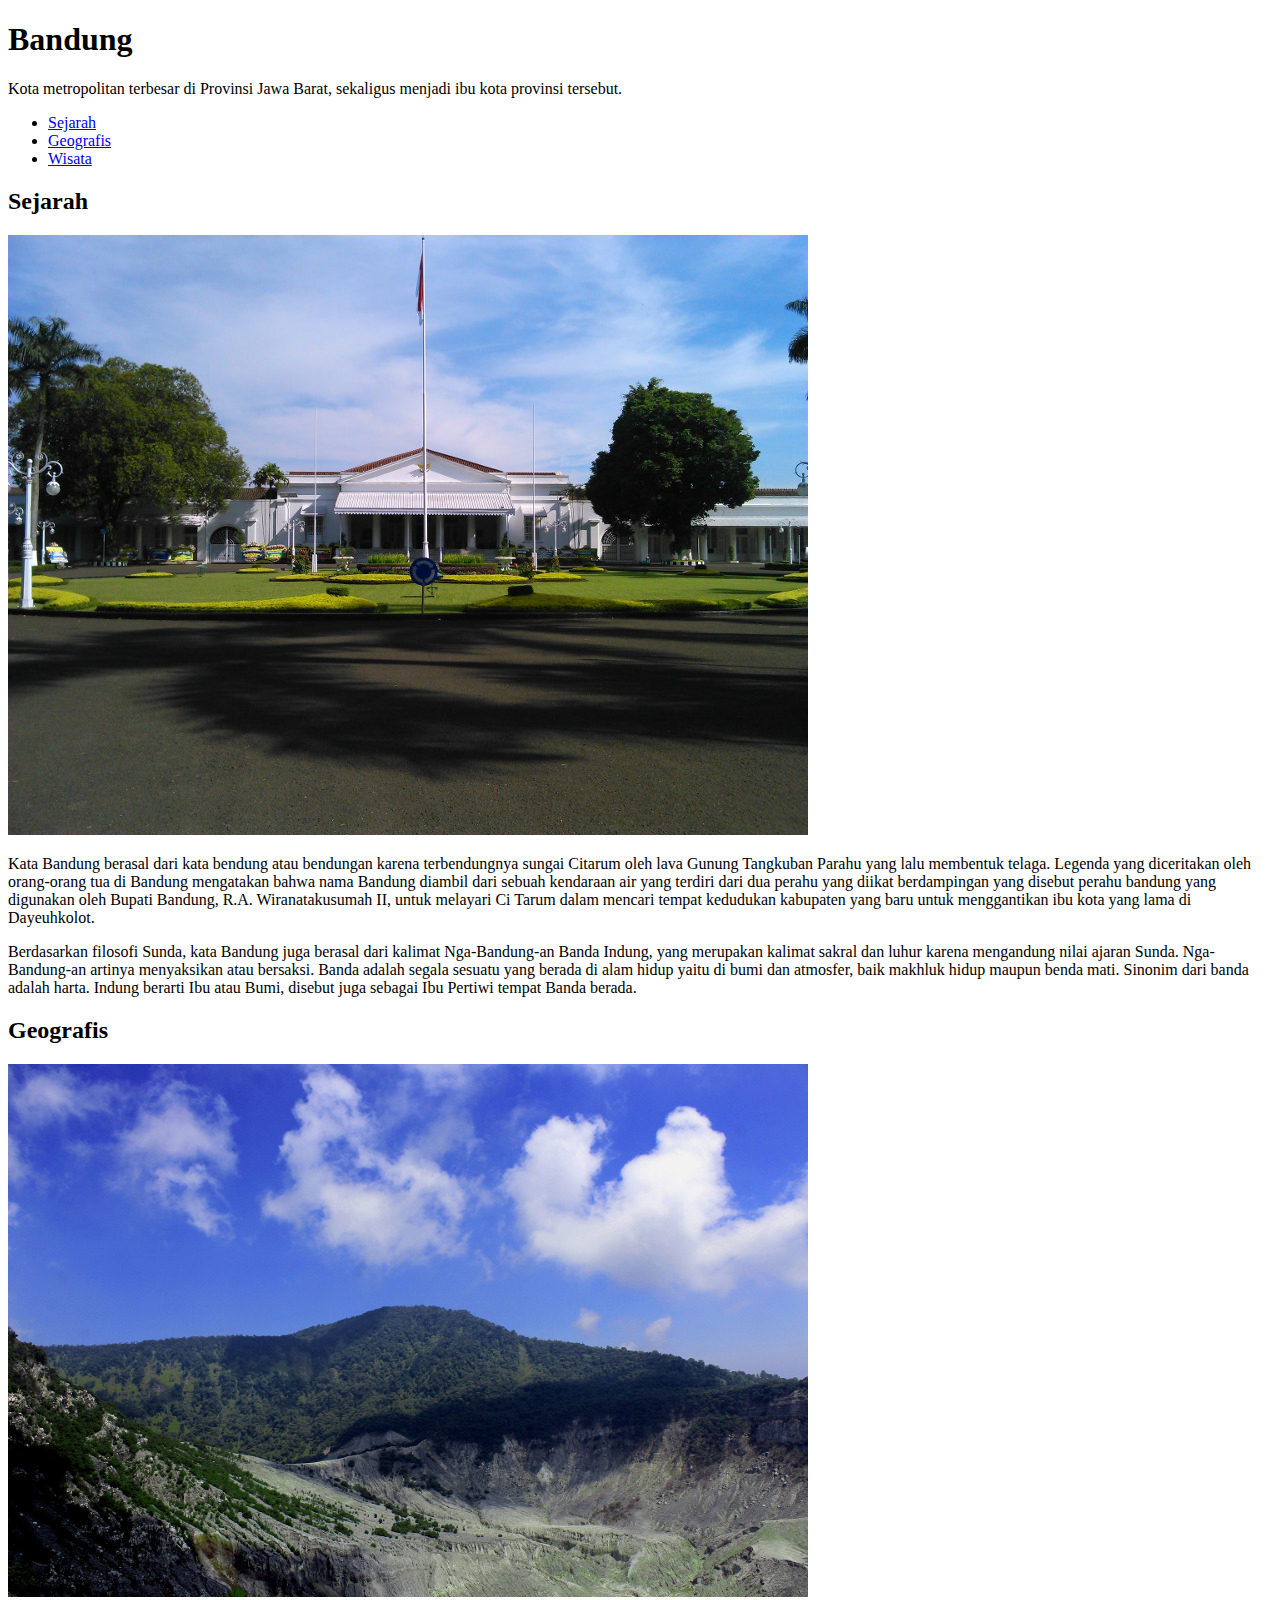
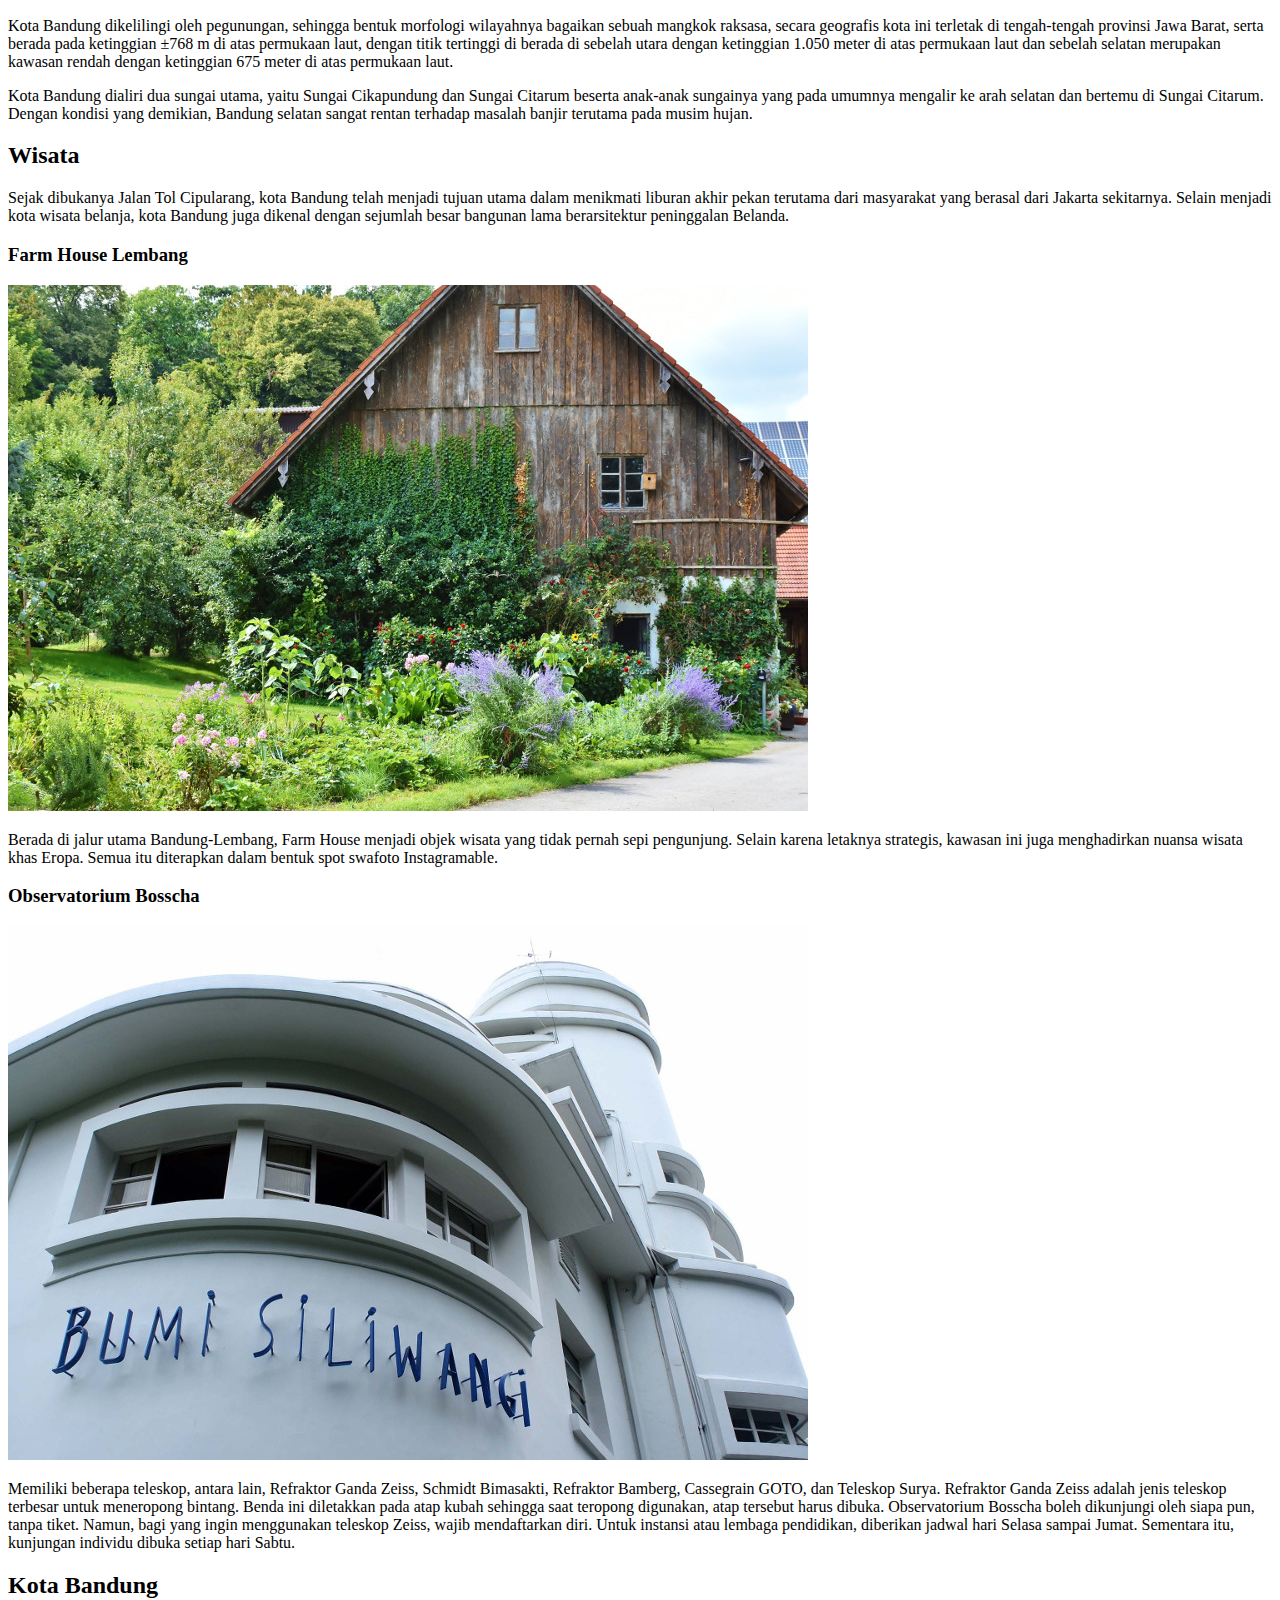
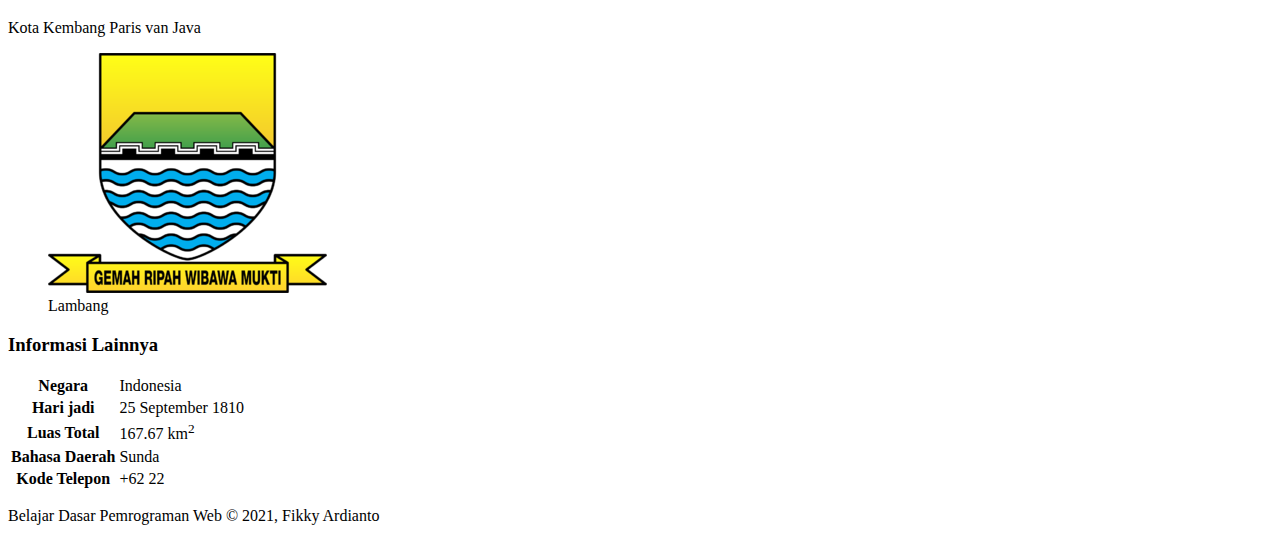
==== index.html @ da383ed2 "add head" ====
<!doctype html>
<html lang="id">
<head>
    <meta charset="UTF-8">
    <meta name="viewport"
          content="width=device-width, user-scalable=no, initial-scale=1.0, maximum-scale=1.0, minimum-scale=1.0">
    <meta http-equiv="X-UA-Compatible" content="ie=edge">
    <title>Bandung</title>
</head>

<body>
<header>
    <h1>Bandung</h1>
    <p>Kota metropolitan terbesar di Provinsi Jawa Barat, sekaligus menjadi ibu kota provinsi tersebut.</p>
    <nav>
        <ul>
            <li><a href="#sejarah">Sejarah</a></li>
            <li><a href="#geografis">Geografis</a></li>
            <li><a href="#wisata">Wisata</a></li>
        </ul>
    </nav>
</header>

<main>
    <div>
        <article id="sejarah">
            <h2>Sejarah</h2>
            <img src="assets/image/history.jpg" alt="Sejarah" title="Sejarah">
            <p>Kata Bandung berasal dari kata bendung atau bendungan karena terbendungnya sungai Citarum oleh lava
                Gunung
                Tangkuban
                Parahu yang lalu membentuk telaga. Legenda yang diceritakan oleh orang-orang tua di Bandung mengatakan
                bahwa
                nama
                Bandung diambil dari sebuah kendaraan air yang terdiri dari dua perahu yang diikat berdampingan yang
                disebut
                perahu
                bandung yang digunakan oleh Bupati Bandung, R.A. Wiranatakusumah II, untuk melayari Ci Tarum dalam
                mencari
                tempat
                kedudukan kabupaten yang baru untuk menggantikan ibu kota yang lama di Dayeuhkolot.</p>

            <p>Berdasarkan filosofi Sunda, kata Bandung juga berasal dari kalimat Nga-Bandung-an Banda Indung, yang
                merupakan
                kalimat sakral dan luhur karena mengandung nilai ajaran Sunda. Nga-Bandung-an artinya menyaksikan atau
                bersaksi.
                Banda adalah segala sesuatu yang berada di alam hidup yaitu di bumi dan atmosfer, baik makhluk hidup
                maupun
                benda
                mati. Sinonim dari banda adalah harta. Indung berarti Ibu atau Bumi, disebut juga sebagai Ibu Pertiwi
                tempat
                Banda
                berada.</p>
        </article>

        <article id="geografis">
            <h2>Geografis</h2>
            <img src="assets/image/geografis.jpg" alt="Geografis" title="Geografis">
            <p>Kota Bandung dikelilingi oleh pegunungan, sehingga bentuk morfologi wilayahnya bagaikan sebuah mangkok
                raksasa,
                secara geografis kota ini terletak di tengah-tengah provinsi Jawa Barat, serta berada pada ketinggian
                ±768 m
                di
                atas
                permukaan laut, dengan titik tertinggi di berada di sebelah utara dengan ketinggian 1.050 meter di atas
                permukaan
                laut dan sebelah selatan merupakan kawasan rendah dengan ketinggian 675 meter di atas permukaan
                laut.</p>

            <p>Kota Bandung dialiri dua sungai utama, yaitu Sungai Cikapundung dan Sungai Citarum beserta anak-anak
                sungainya
                yang
                pada umumnya mengalir ke arah selatan dan bertemu di Sungai Citarum. Dengan kondisi yang demikian,
                Bandung
                selatan
                sangat rentan terhadap masalah banjir terutama pada musim hujan.</p>
        </article>

        <article id="wisata">
            <h2>Wisata</h2>
            <p>Sejak dibukanya Jalan Tol Cipularang, kota Bandung telah menjadi tujuan utama dalam menikmati liburan
                akhir
                pekan
                terutama dari masyarakat yang berasal dari Jakarta sekitarnya. Selain menjadi kota wisata belanja,
                kota
                Bandung
                juga
                dikenal dengan sejumlah besar bangunan lama berarsitektur peninggalan Belanda.</p>

            <section>
                <h3>Farm House Lembang</h3>
                <img src="assets/image/farm-house.jpg" alt="Farm House Lembang" title="Farm House Lembang">
                <p>Berada di jalur utama Bandung-Lembang, Farm House menjadi objek wisata yang tidak pernah sepi
                    pengunjung.
                    Selain
                    karena letaknya strategis, kawasan ini juga menghadirkan nuansa wisata khas Eropa. Semua itu
                    diterapkan
                    dalam bentuk
                    spot swafoto Instagramable.</p>
            </section>

            <section>
                <h3>Observatorium Bosscha</h3>
                <img src="assets/image/bosscha.jpg" alt="Observatorium Bosscha" title="Observatorium Bosscha">
                <p>Memiliki beberapa teleskop, antara lain, Refraktor Ganda Zeiss, Schmidt Bimasakti, Refraktor Bamberg,
                    Cassegrain
                    GOTO, dan Teleskop Surya. Refraktor Ganda Zeiss adalah jenis teleskop terbesar untuk meneropong
                    bintang.
                    Benda ini
                    diletakkan pada atap kubah sehingga saat teropong digunakan, atap tersebut harus dibuka.
                    Observatorium
                    Bosscha boleh
                    dikunjungi oleh siapa pun, tanpa tiket. Namun, bagi yang ingin menggunakan teleskop Zeiss, wajib
                    mendaftarkan diri.
                    Untuk instansi atau lembaga pendidikan, diberikan jadwal hari Selasa sampai Jumat. Sementara itu,
                    kunjungan
                    individu
                    dibuka setiap hari Sabtu.</p>
            </section>
        </article>
    </div>

    <aside>
        <article>
            <header>
                <h2>Kota Bandung</h2>
                <p>Kota Kembang Paris van Java</p>
                <figure>
                    <img src="assets/image/bandung-badge.png">
                    <figcaption>Lambang</figcaption>
                </figure>
            </header>

            <section>
                <h3>
                    Informasi Lainnya
                </h3>

                <table>
                    <tr>
                        <th>Negara</th>
                        <td>Indonesia</td>
                    </tr>
                    <tr>
                        <th>Hari jadi</th>
                        <td>25 September 1810</td>
                    </tr>
                    <tr>
                        <th>Luas Total</th>
                        <td>167.67 km<sup>2</sup></td>
                    </tr>
                    <tr>
                        <th>Bahasa Daerah</th>
                        <td>Sunda</td>
                    </tr>
                    <tr>
                        <th>Kode Telepon</th>
                        <td>+62 22</td>
                    </tr>
                </table>
            </section>
        </article>
    </aside>
</main>

<footer>
    <p>Belajar Dasar Pemrograman Web &#169; 2021, Fikky Ardianto</p>
</footer>
</body>

</html>
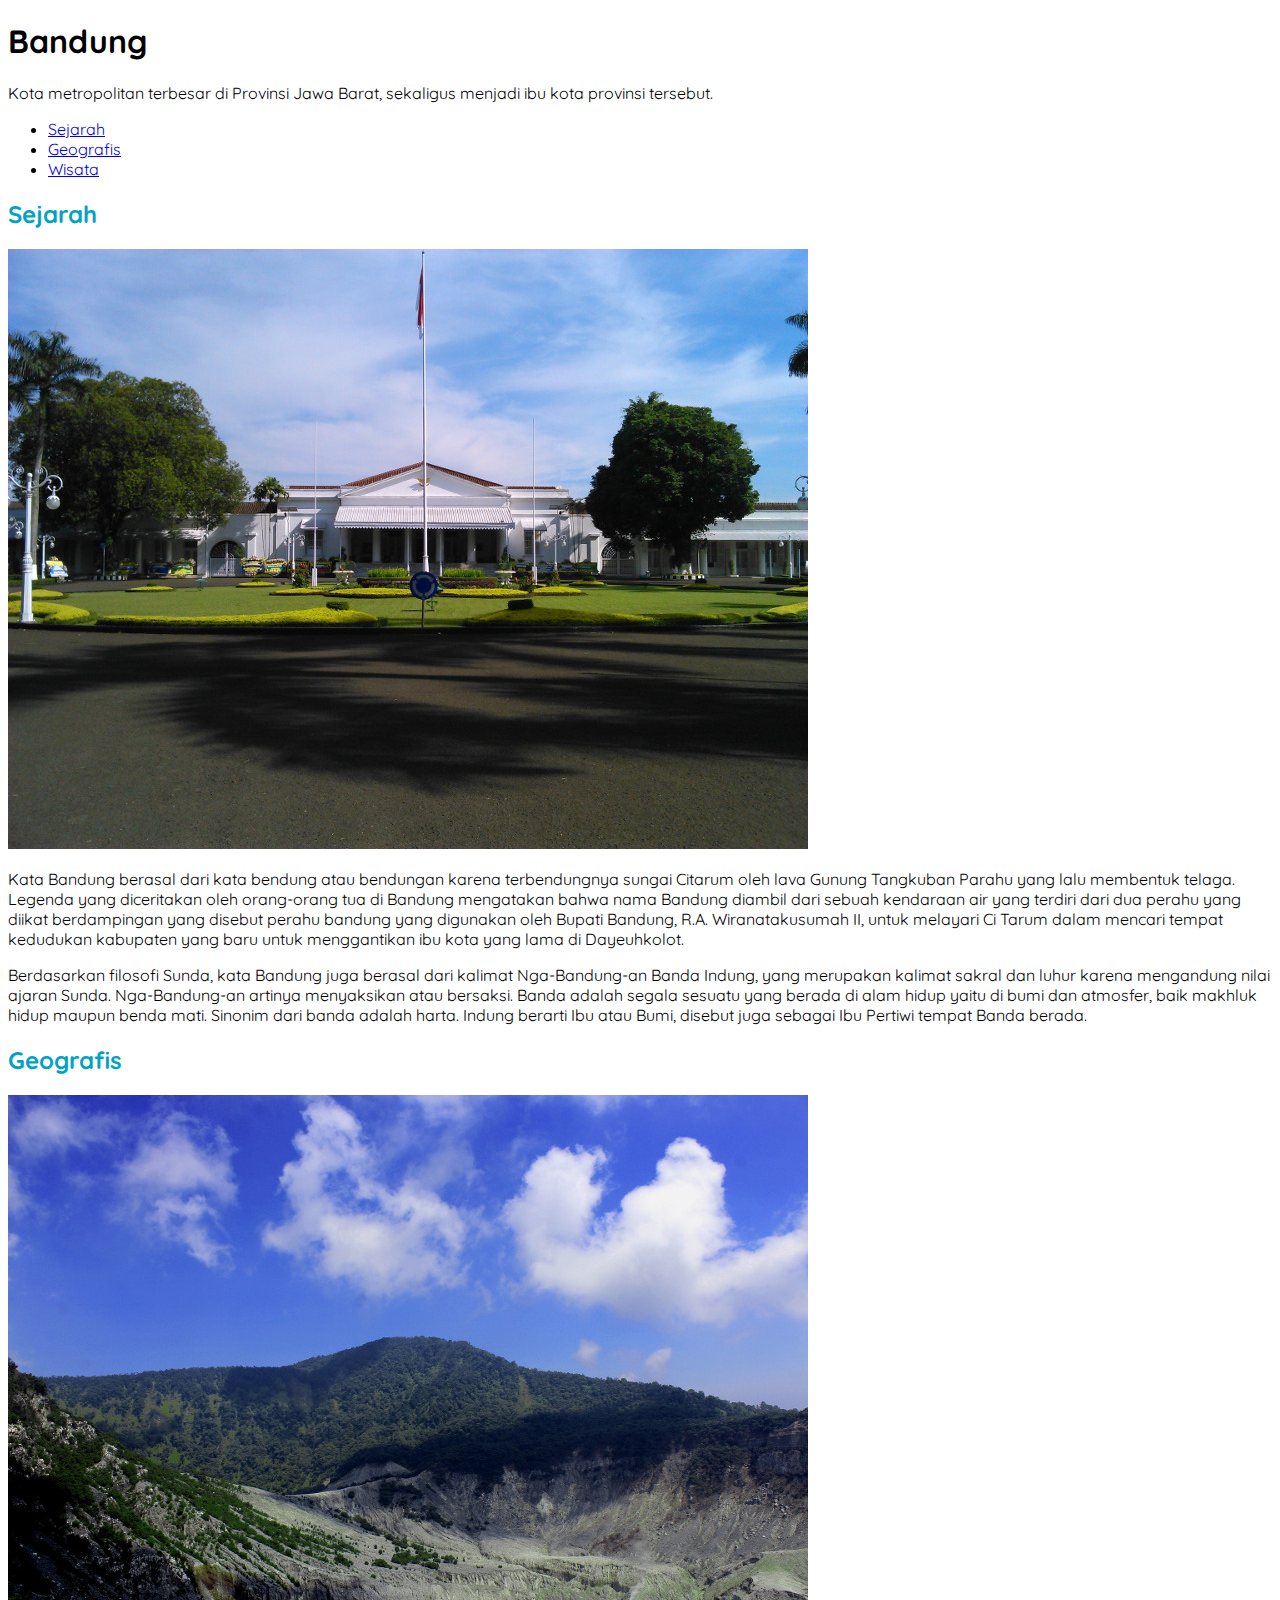
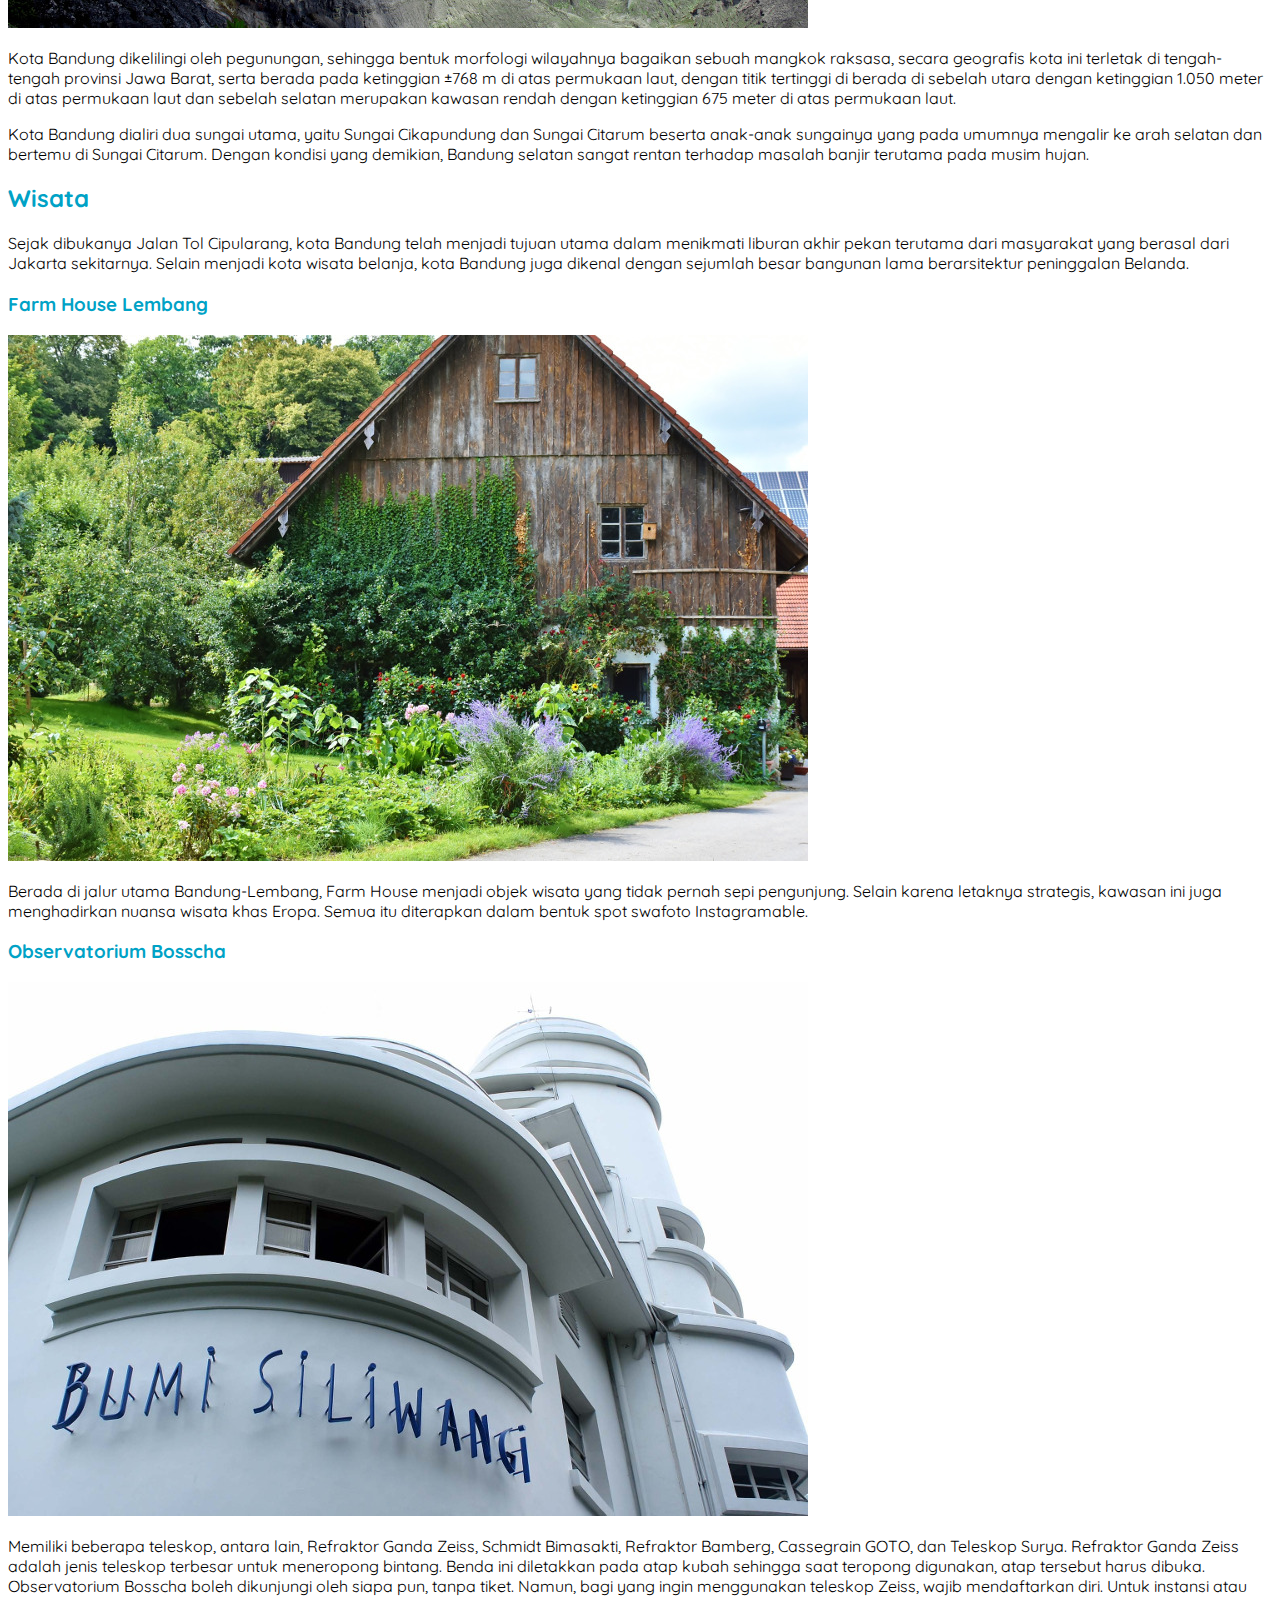
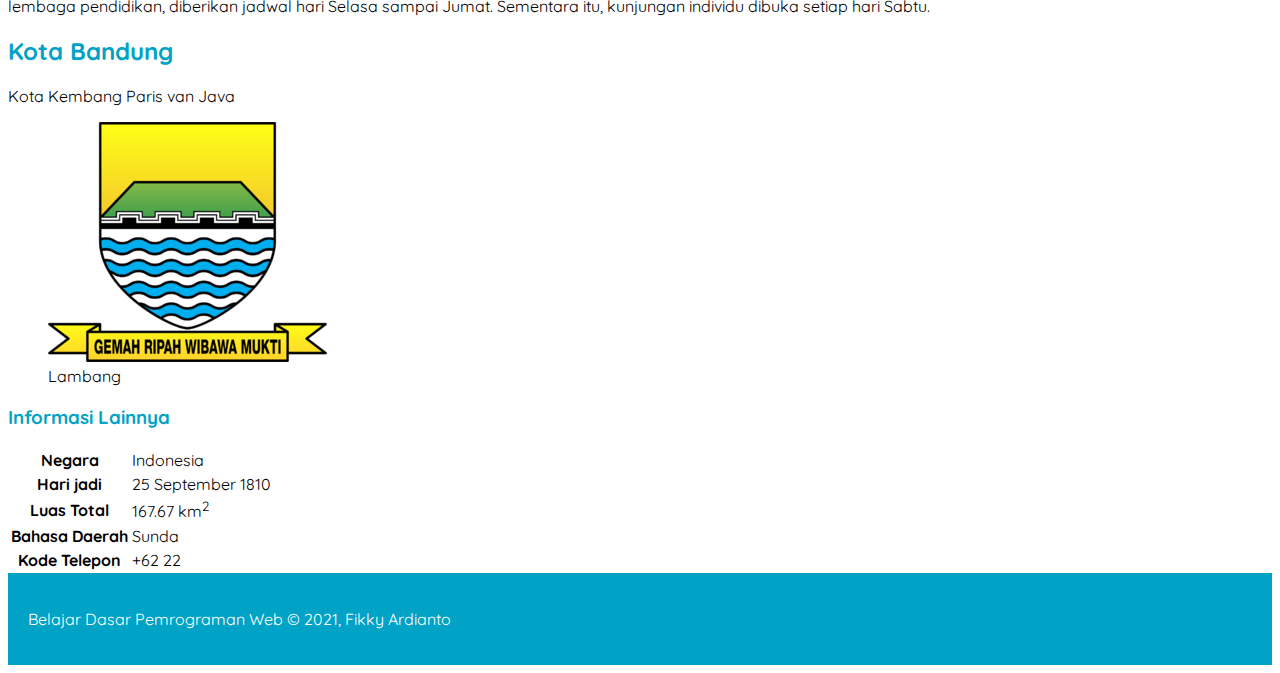
==== commit 5d15e498: "add style" ====
--- a/index.html
+++ b/index.html
@@ -6,6 +6,8 @@
           content="width=device-width, user-scalable=no, initial-scale=1.0, maximum-scale=1.0, minimum-scale=1.0">
     <meta http-equiv="X-UA-Compatible" content="ie=edge">
     <title>Bandung</title>
+
+    <link rel="stylesheet" href="assets/styles/style.css">
 </head>
 
 <body>
--- a/assets/styles/style.css
+++ b/assets/styles/style.css
@@ -0,0 +1,15 @@
+@import url('https://fonts.googleapis.com/css?family=Quicksand:400,700&display=swap');
+
+body {
+    font-family: 'Quicksand', sans-serif;
+}
+
+h2, h3{
+    color: #00A2C6;
+}
+
+footer {
+    padding: 20px;
+    color: white;
+    background-color: #00A2C6;
+}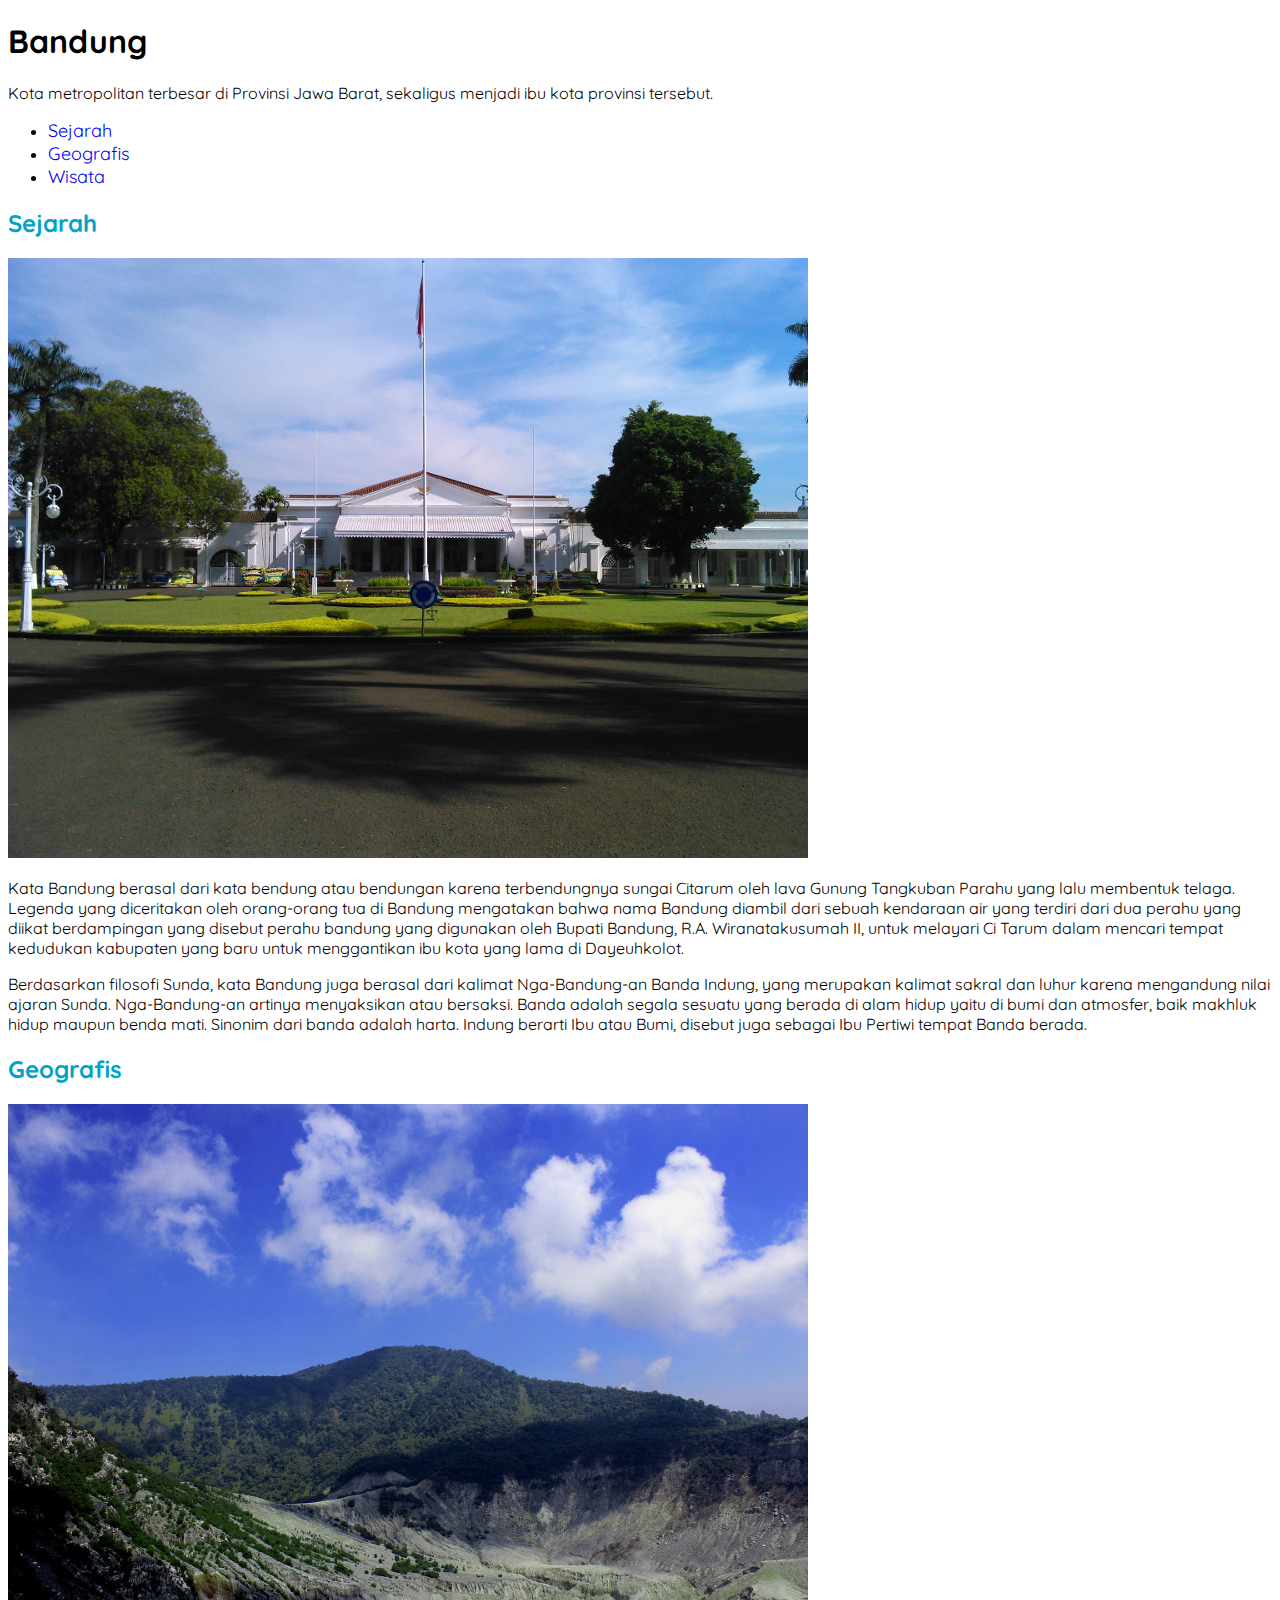
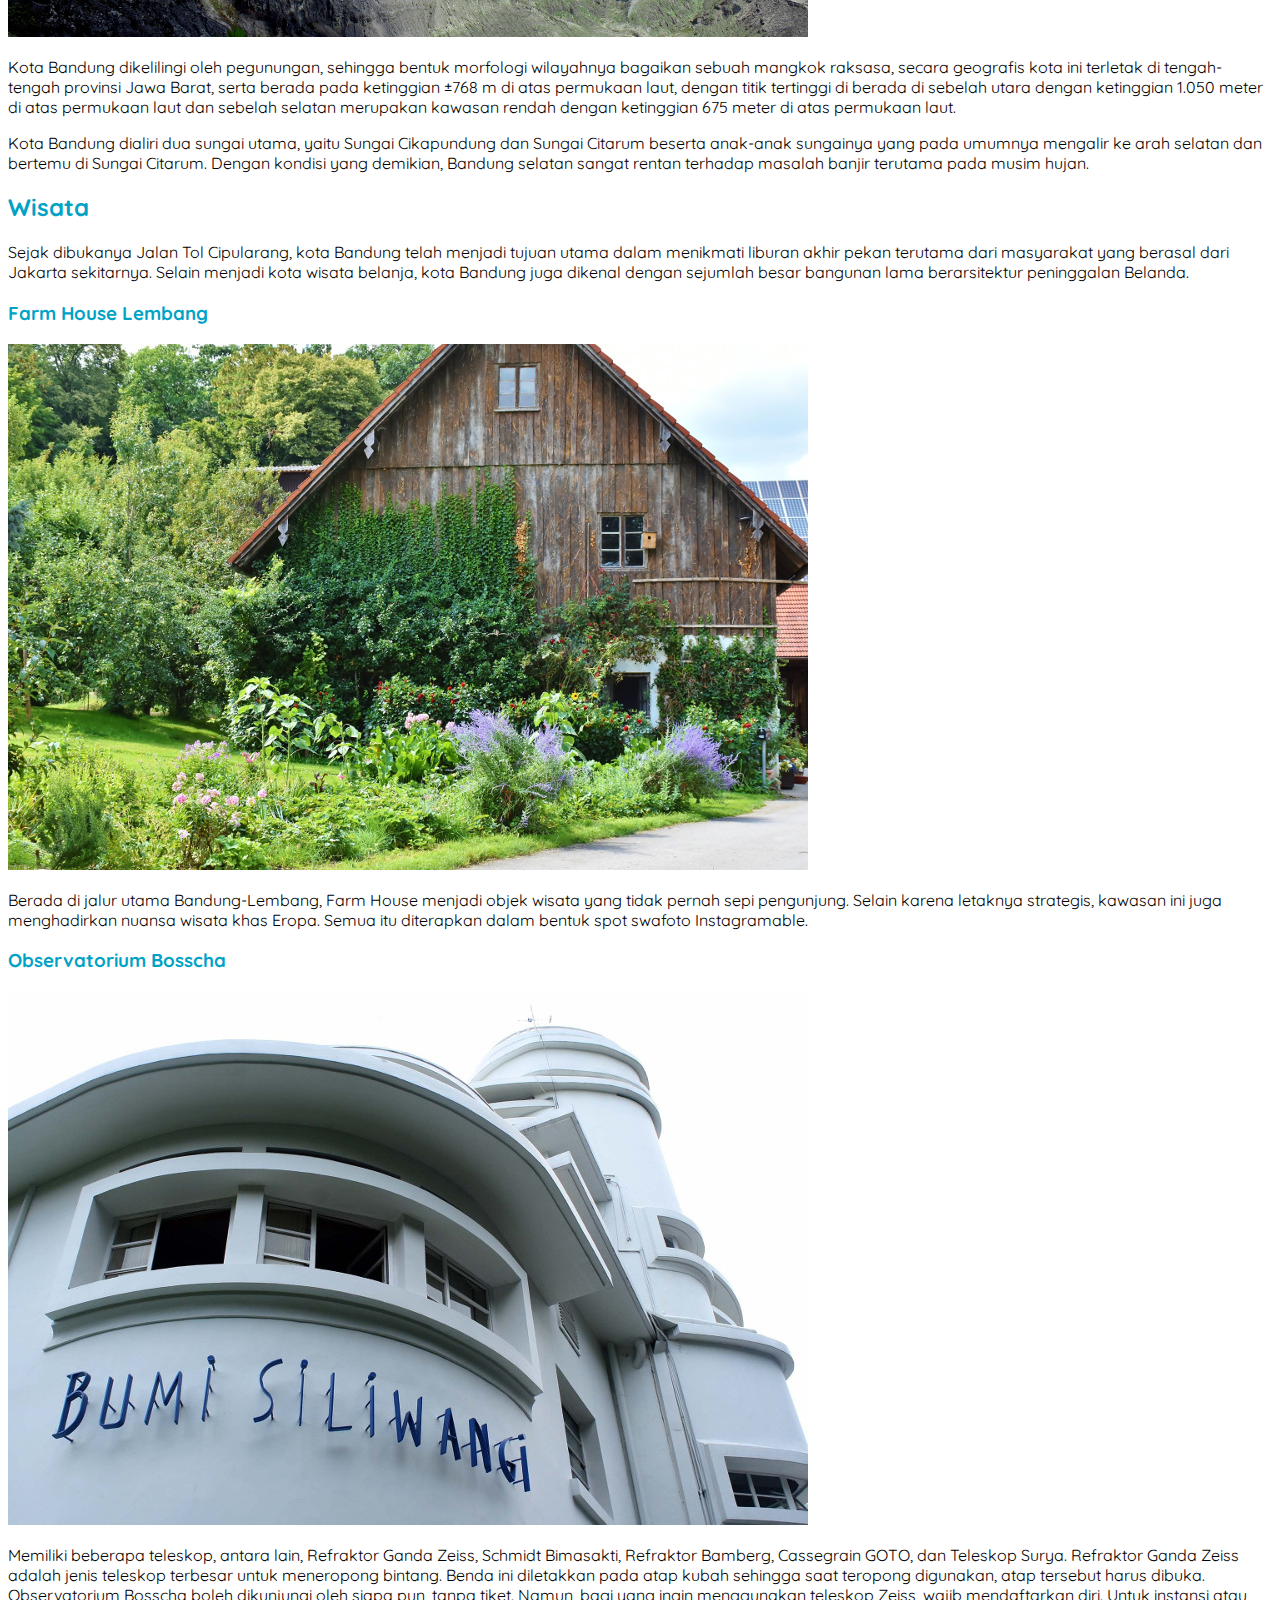
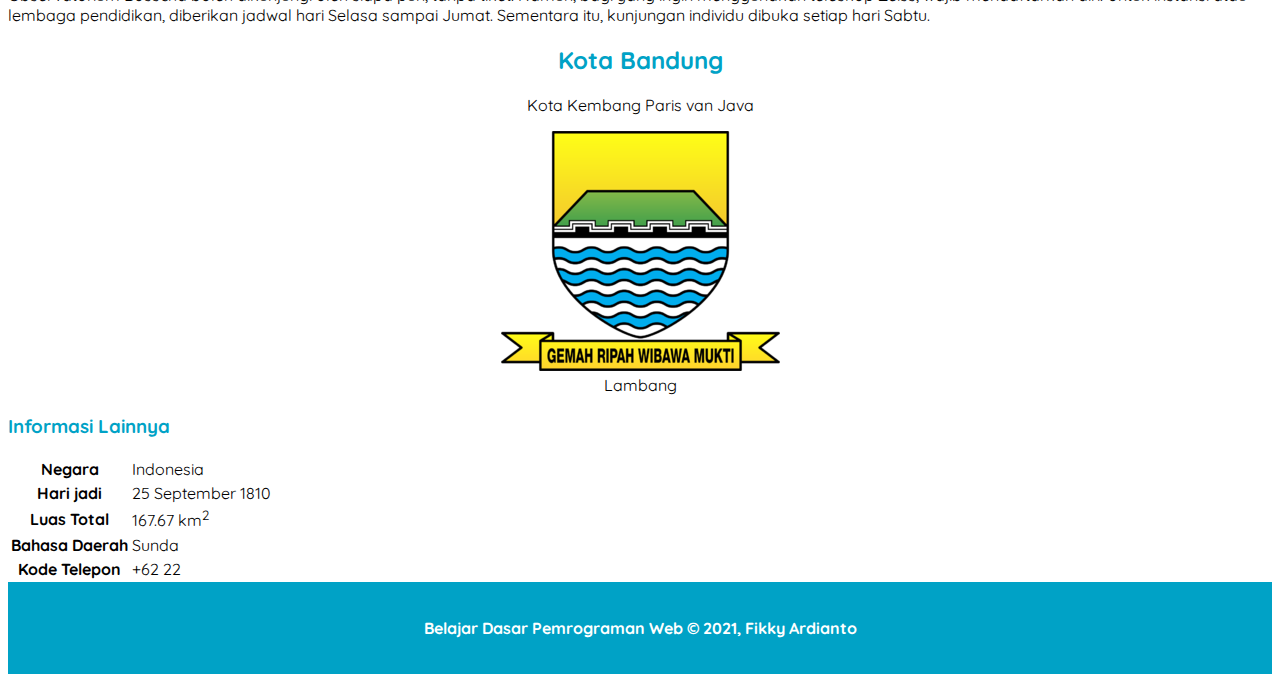
==== commit 97a2c9b4: "styling nav, profile and footer" ====
--- a/index.html
+++ b/index.html
@@ -123,7 +123,7 @@
     </div>
 
     <aside>
-        <article>
+        <article class="profile">
             <header>
                 <h2>Kota Bandung</h2>
                 <p>Kota Kembang Paris van Java</p>
--- a/assets/styles/style.css
+++ b/assets/styles/style.css
@@ -8,8 +8,24 @@
     color: #00A2C6;
 }
 
+nav a {
+    font-size: 18px;
+    font-weight: 400;
+    text-decoration: none;
+}
+
+nav a:hover {
+    font-weight: bold;
+}
+
+.profile header {
+    text-align: center;
+}
+
 footer {
     padding: 20px;
     color: white;
     background-color: #00A2C6;
+    text-align: center;
+    font-weight: bold;
 }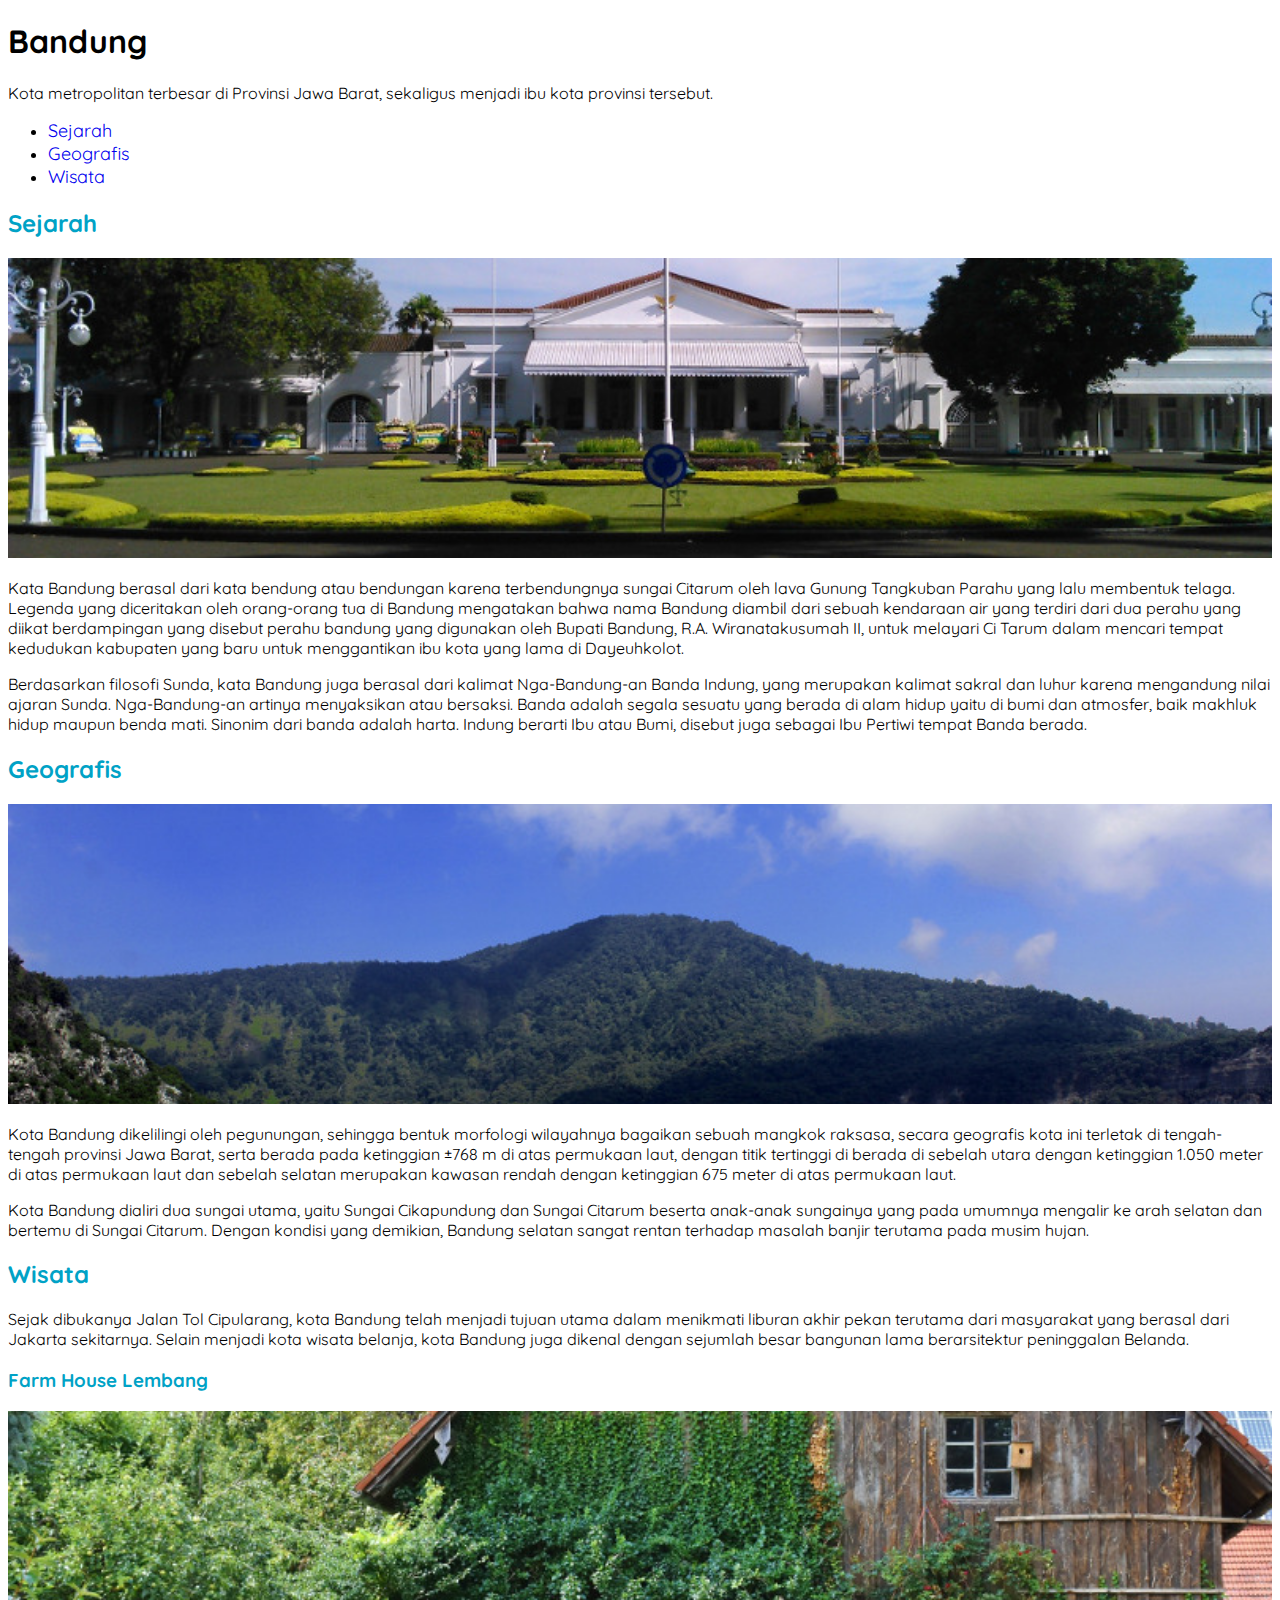
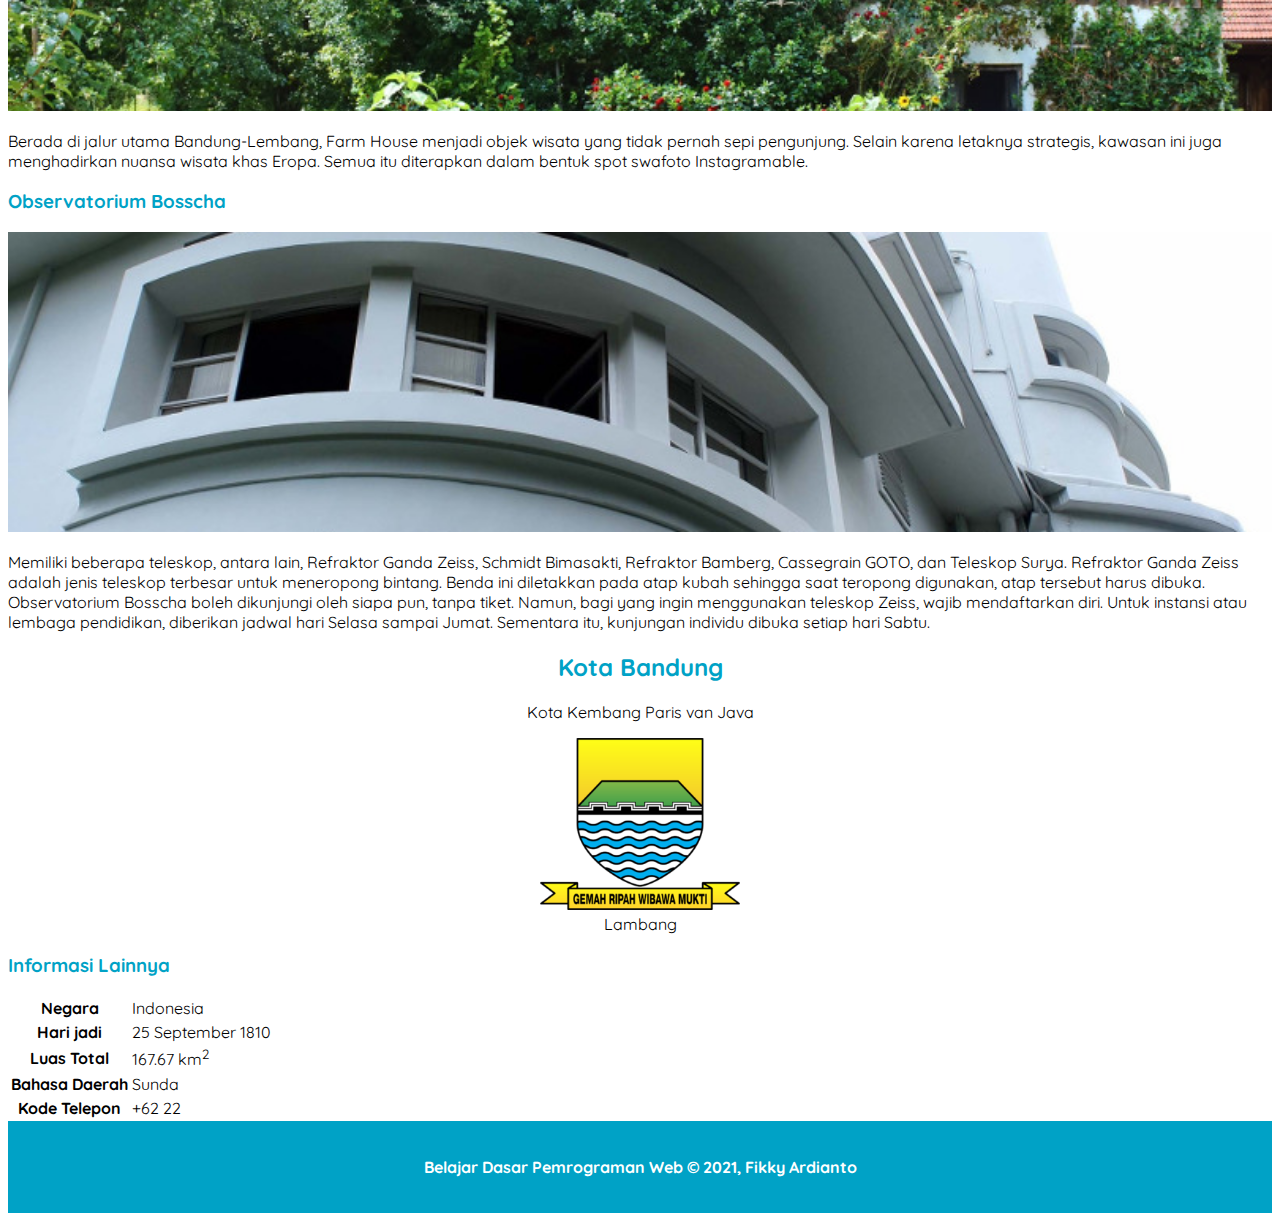
==== commit 33f94cae: "style img" ====
--- a/index.html
+++ b/index.html
@@ -27,7 +27,7 @@
     <div>
         <article id="sejarah">
             <h2>Sejarah</h2>
-            <img src="assets/image/history.jpg" alt="Sejarah" title="Sejarah">
+            <img src="assets/image/history.jpg" class="featured-image" alt="Sejarah" title="Sejarah">
             <p>Kata Bandung berasal dari kata bendung atau bendungan karena terbendungnya sungai Citarum oleh lava
                 Gunung
                 Tangkuban
@@ -57,7 +57,7 @@
 
         <article id="geografis">
             <h2>Geografis</h2>
-            <img src="assets/image/geografis.jpg" alt="Geografis" title="Geografis">
+            <img src="assets/image/geografis.jpg" class="featured-image" alt="Geografis" title="Geografis">
             <p>Kota Bandung dikelilingi oleh pegunungan, sehingga bentuk morfologi wilayahnya bagaikan sebuah mangkok
                 raksasa,
                 secara geografis kota ini terletak di tengah-tengah provinsi Jawa Barat, serta berada pada ketinggian
@@ -91,7 +91,8 @@
 
             <section>
                 <h3>Farm House Lembang</h3>
-                <img src="assets/image/farm-house.jpg" alt="Farm House Lembang" title="Farm House Lembang">
+                <img src="assets/image/farm-house.jpg" class="featured-image" alt="Farm House Lembang"
+                     title="Farm House Lembang">
                 <p>Berada di jalur utama Bandung-Lembang, Farm House menjadi objek wisata yang tidak pernah sepi
                     pengunjung.
                     Selain
@@ -103,7 +104,8 @@
 
             <section>
                 <h3>Observatorium Bosscha</h3>
-                <img src="assets/image/bosscha.jpg" alt="Observatorium Bosscha" title="Observatorium Bosscha">
+                <img src="assets/image/bosscha.jpg" class="featured-image" alt="Observatorium Bosscha"
+                     title="Observatorium Bosscha">
                 <p>Memiliki beberapa teleskop, antara lain, Refraktor Ganda Zeiss, Schmidt Bimasakti, Refraktor Bamberg,
                     Cassegrain
                     GOTO, dan Teleskop Surya. Refraktor Ganda Zeiss adalah jenis teleskop terbesar untuk meneropong
@@ -128,7 +130,7 @@
                 <h2>Kota Bandung</h2>
                 <p>Kota Kembang Paris van Java</p>
                 <figure>
-                    <img src="assets/image/bandung-badge.png">
+                    <img src="assets/image/bandung-badge.png" alt="Logo Kota Bandung" title="Logo Kota Bandung">
                     <figcaption>Lambang</figcaption>
                 </figure>
             </header>
--- a/assets/styles/style.css
+++ b/assets/styles/style.css
@@ -4,7 +4,7 @@
     font-family: 'Quicksand', sans-serif;
 }
 
-h2, h3{
+h2, h3 {
     color: #00A2C6;
 }
 
@@ -18,8 +18,19 @@
     font-weight: bold;
 }
 
+.featured-image {
+    width: 100%;
+    max-height: 300px;
+    object-fit: cover;
+    object-position: center;
+}
+
 .profile header {
     text-align: center;
+}
+
+.profile img {
+    width: 200px;
 }
 
 footer {
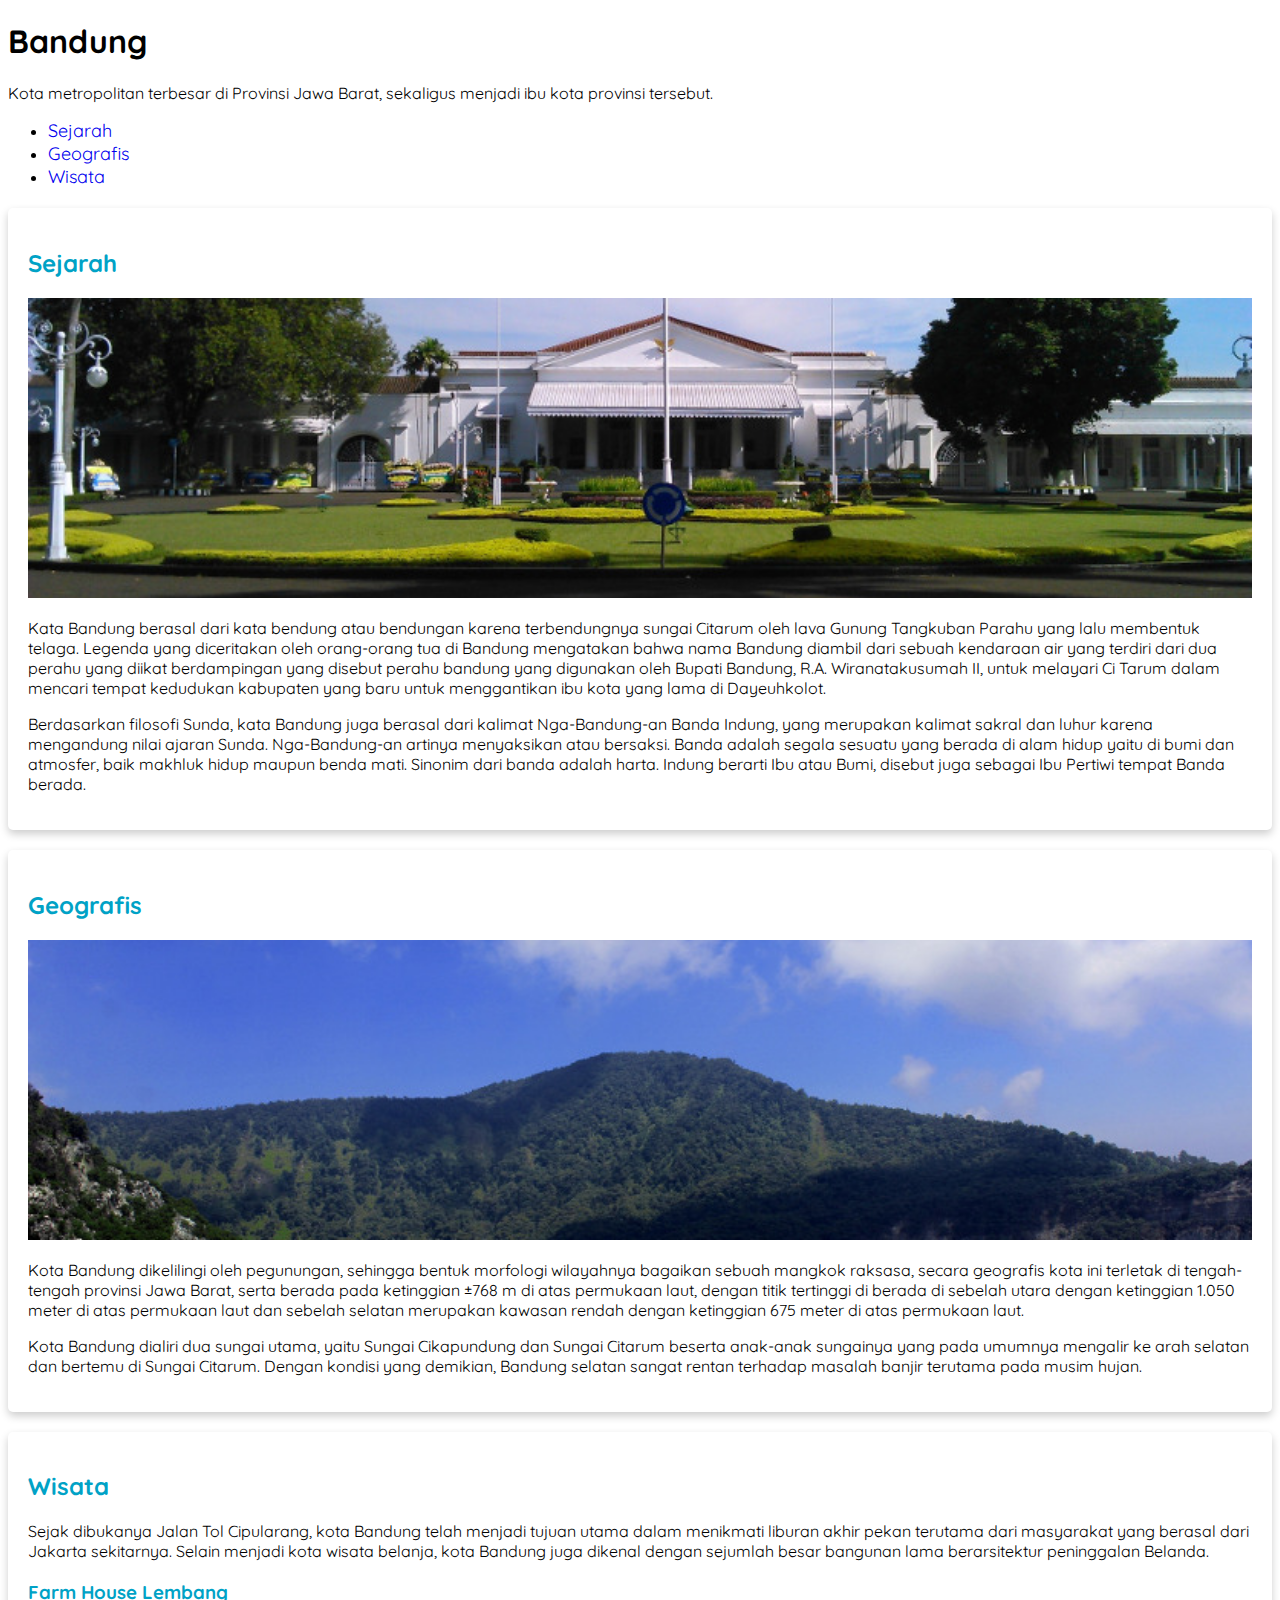
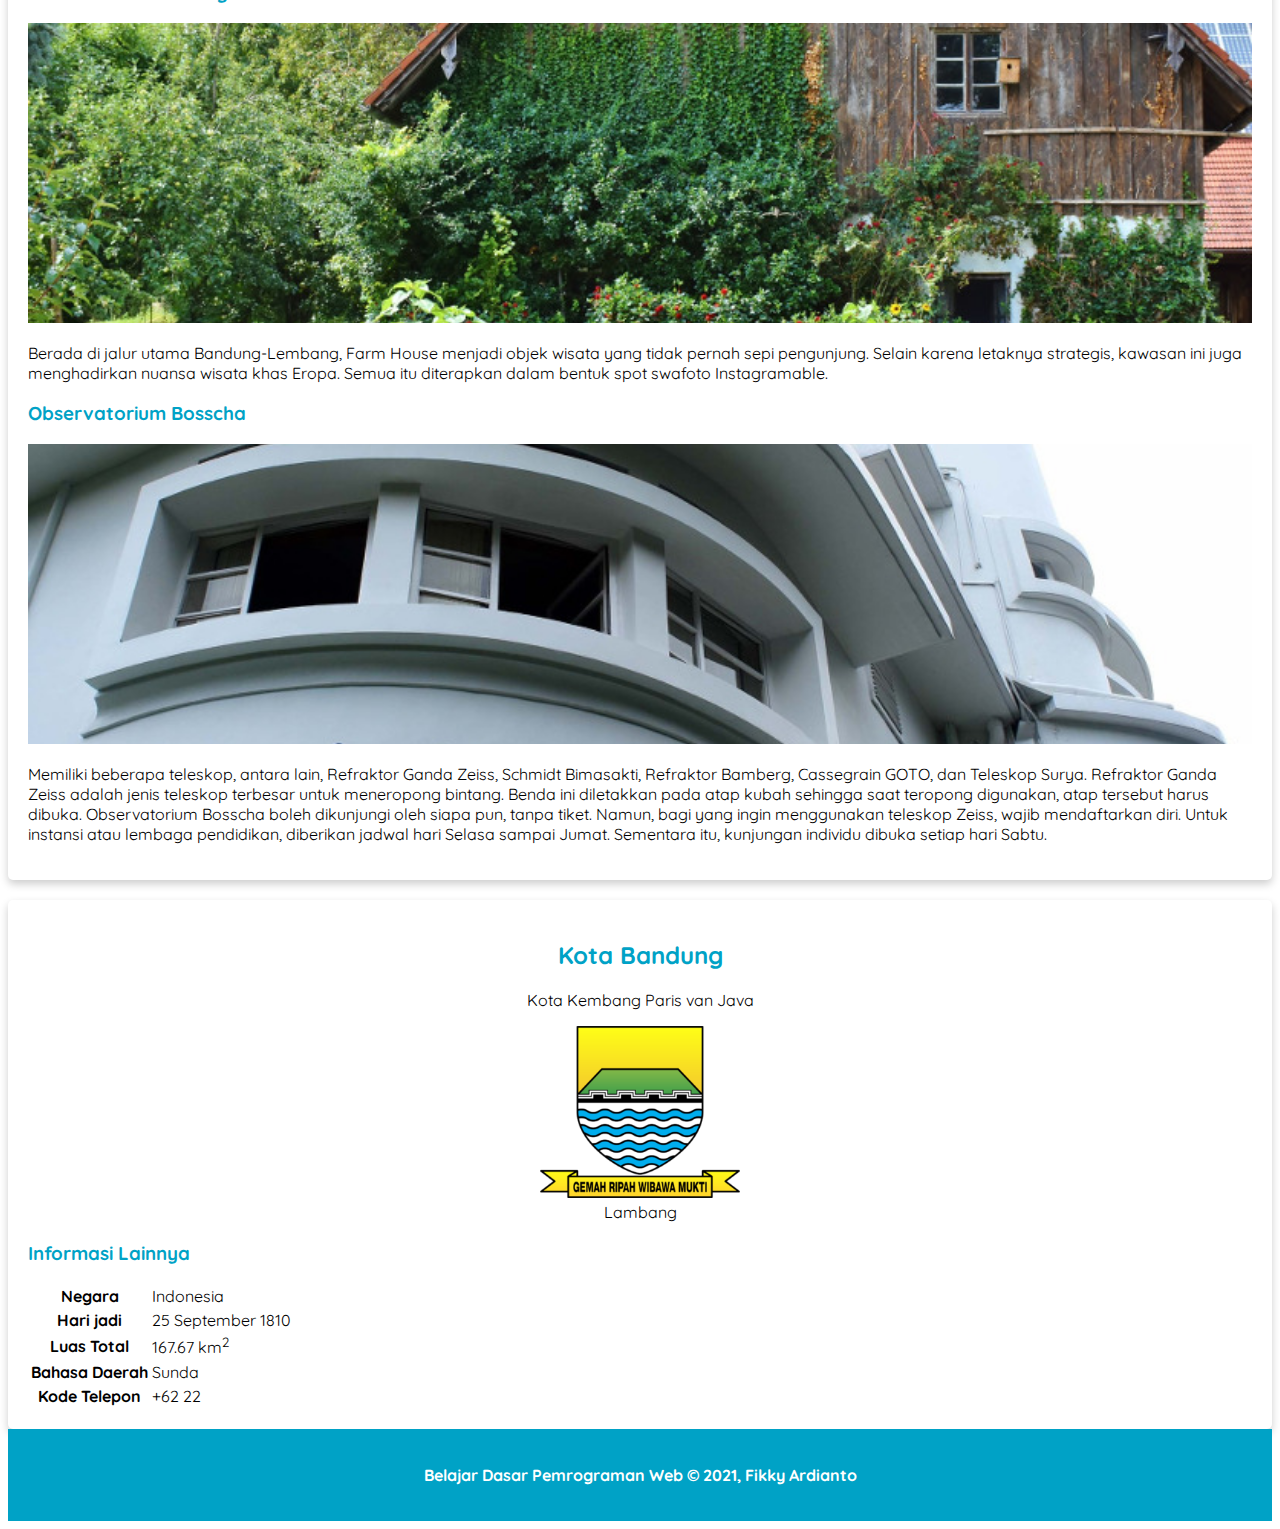
==== commit a07cc70f: "style card" ====
--- a/index.html
+++ b/index.html
@@ -25,7 +25,7 @@
 
 <main>
     <div>
-        <article id="sejarah">
+        <article id="sejarah" class="card">
             <h2>Sejarah</h2>
             <img src="assets/image/history.jpg" class="featured-image" alt="Sejarah" title="Sejarah">
             <p>Kata Bandung berasal dari kata bendung atau bendungan karena terbendungnya sungai Citarum oleh lava
@@ -55,7 +55,7 @@
                 berada.</p>
         </article>
 
-        <article id="geografis">
+        <article id="geografis" class="card">
             <h2>Geografis</h2>
             <img src="assets/image/geografis.jpg" class="featured-image" alt="Geografis" title="Geografis">
             <p>Kota Bandung dikelilingi oleh pegunungan, sehingga bentuk morfologi wilayahnya bagaikan sebuah mangkok
@@ -78,7 +78,7 @@
                 sangat rentan terhadap masalah banjir terutama pada musim hujan.</p>
         </article>
 
-        <article id="wisata">
+        <article id="wisata" class="card">
             <h2>Wisata</h2>
             <p>Sejak dibukanya Jalan Tol Cipularang, kota Bandung telah menjadi tujuan utama dalam menikmati liburan
                 akhir
@@ -125,7 +125,7 @@
     </div>
 
     <aside>
-        <article class="profile">
+        <article class="card profile">
             <header>
                 <h2>Kota Bandung</h2>
                 <p>Kota Kembang Paris van Java</p>
--- a/assets/styles/style.css
+++ b/assets/styles/style.css
@@ -25,6 +25,13 @@
     object-position: center;
 }
 
+.card {
+    box-shadow: 0 4px 8px 0 rgba(0, 0, 0, 0.2);
+    border-radius: 5px;
+    padding: 20px;
+    margin-top: 20px;
+}
+
 .profile header {
     text-align: center;
 }
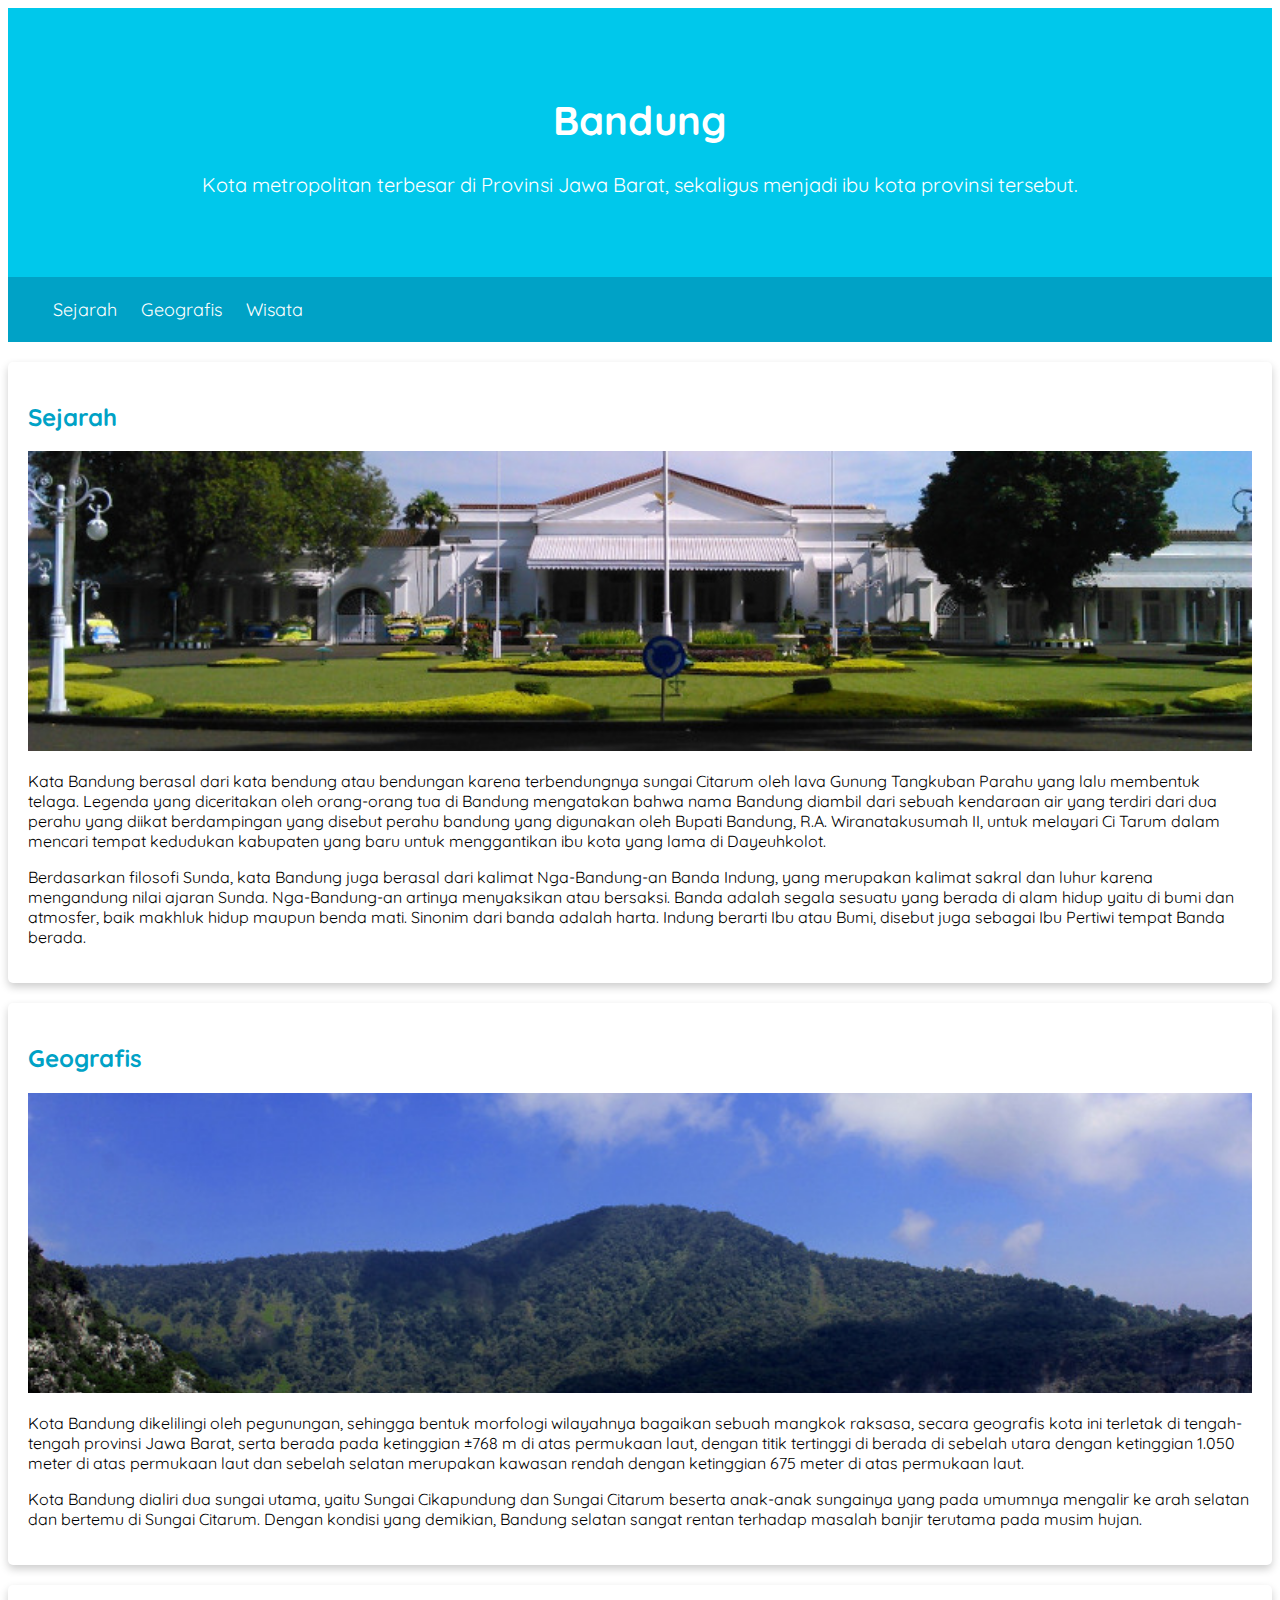
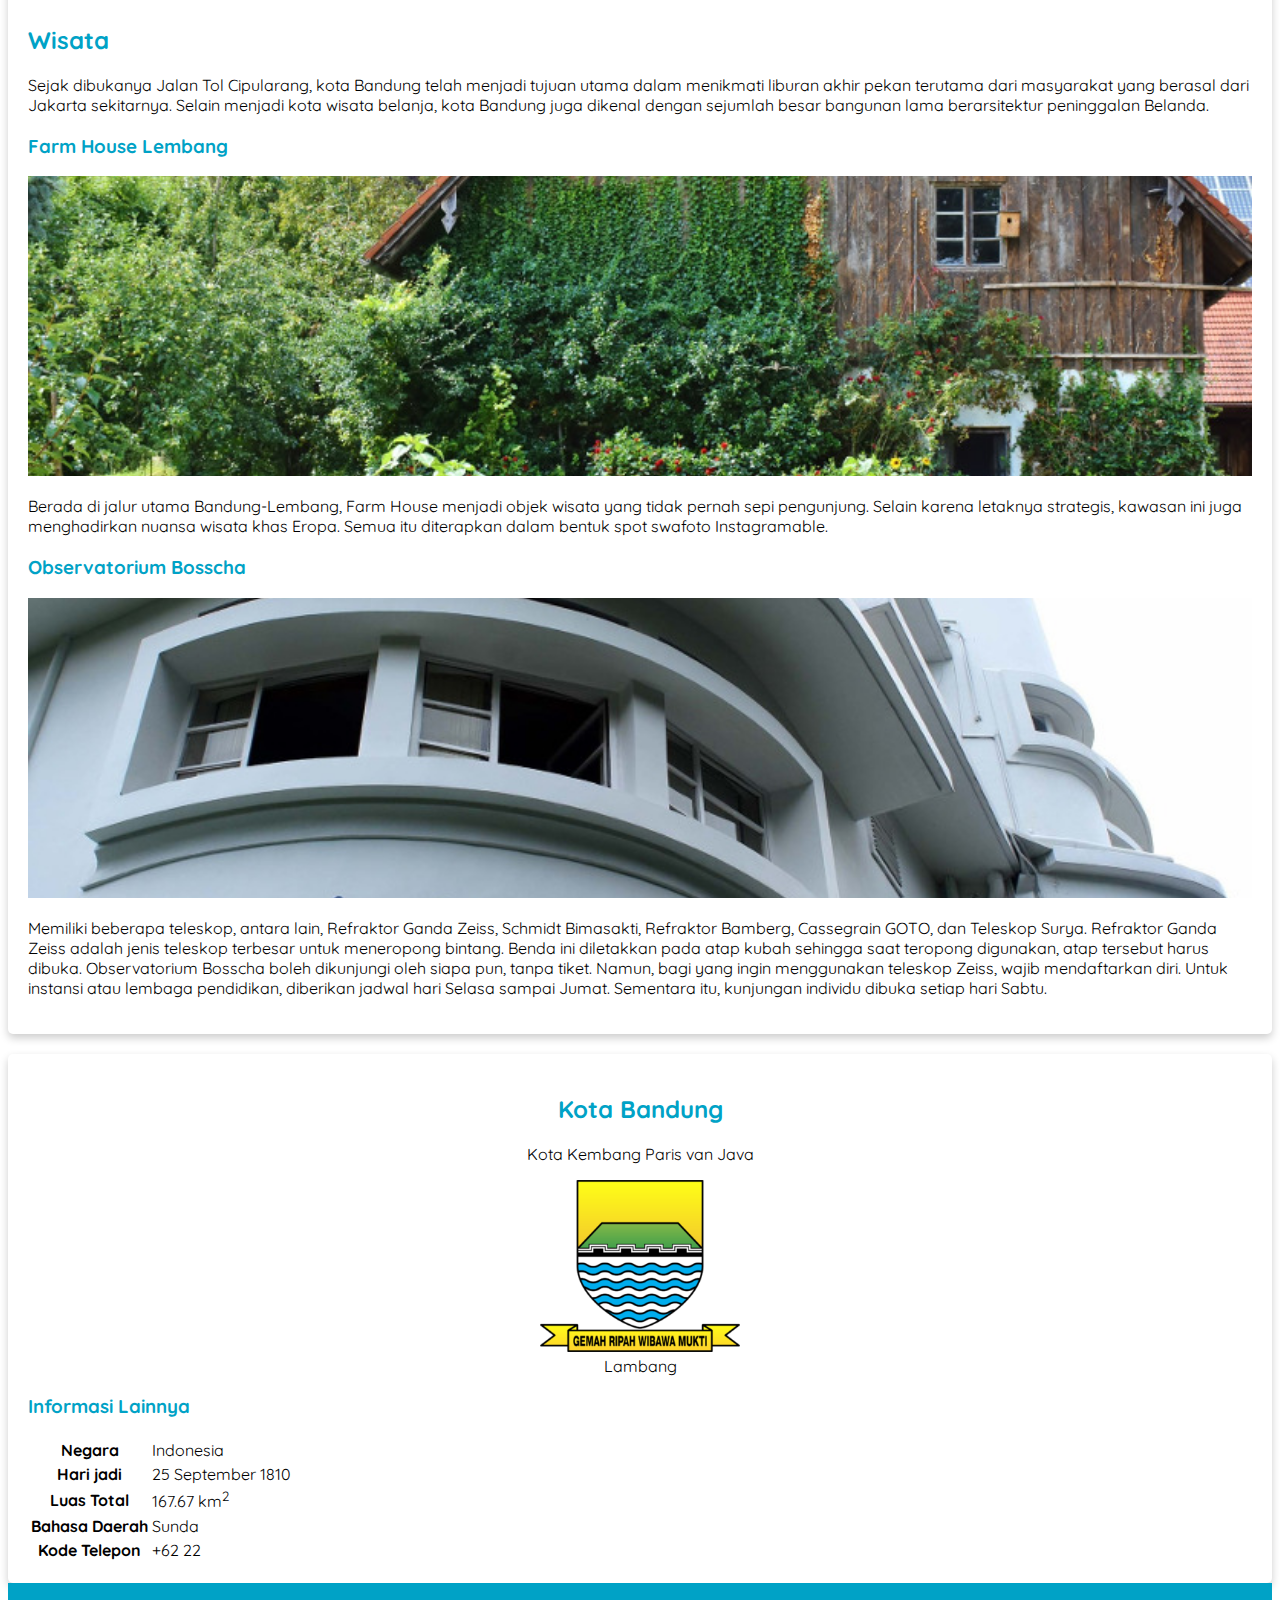
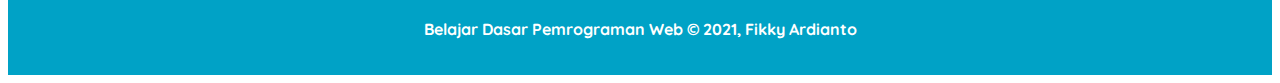
==== commit 3bab5aa7: "add jumbotron" ====
--- a/index.html
+++ b/index.html
@@ -12,8 +12,10 @@
 
 <body>
 <header>
-    <h1>Bandung</h1>
-    <p>Kota metropolitan terbesar di Provinsi Jawa Barat, sekaligus menjadi ibu kota provinsi tersebut.</p>
+    <div class="jumbotron">
+        <h1>Bandung</h1>
+        <p>Kota metropolitan terbesar di Provinsi Jawa Barat, sekaligus menjadi ibu kota provinsi tersebut.</p>
+    </div>
     <nav>
         <ul>
             <li><a href="#sejarah">Sejarah</a></li>
--- a/assets/styles/style.css
+++ b/assets/styles/style.css
@@ -8,14 +8,34 @@
     color: #00A2C6;
 }
 
+nav {
+    background-color: #00A2C6;
+    padding: 5px;
+}
+
 nav a {
     font-size: 18px;
     font-weight: 400;
     text-decoration: none;
+    color: white;
 }
 
 nav a:hover {
     font-weight: bold;
+}
+
+nav li {
+    display: inline;
+    list-style-type: none;
+    margin-right: 20px;
+}
+
+.jumbotron {
+    font-size: 20px;
+    padding: 60px;
+    background-color: #00C8EB;
+    text-align: center;
+    color: white;
 }
 
 .featured-image {
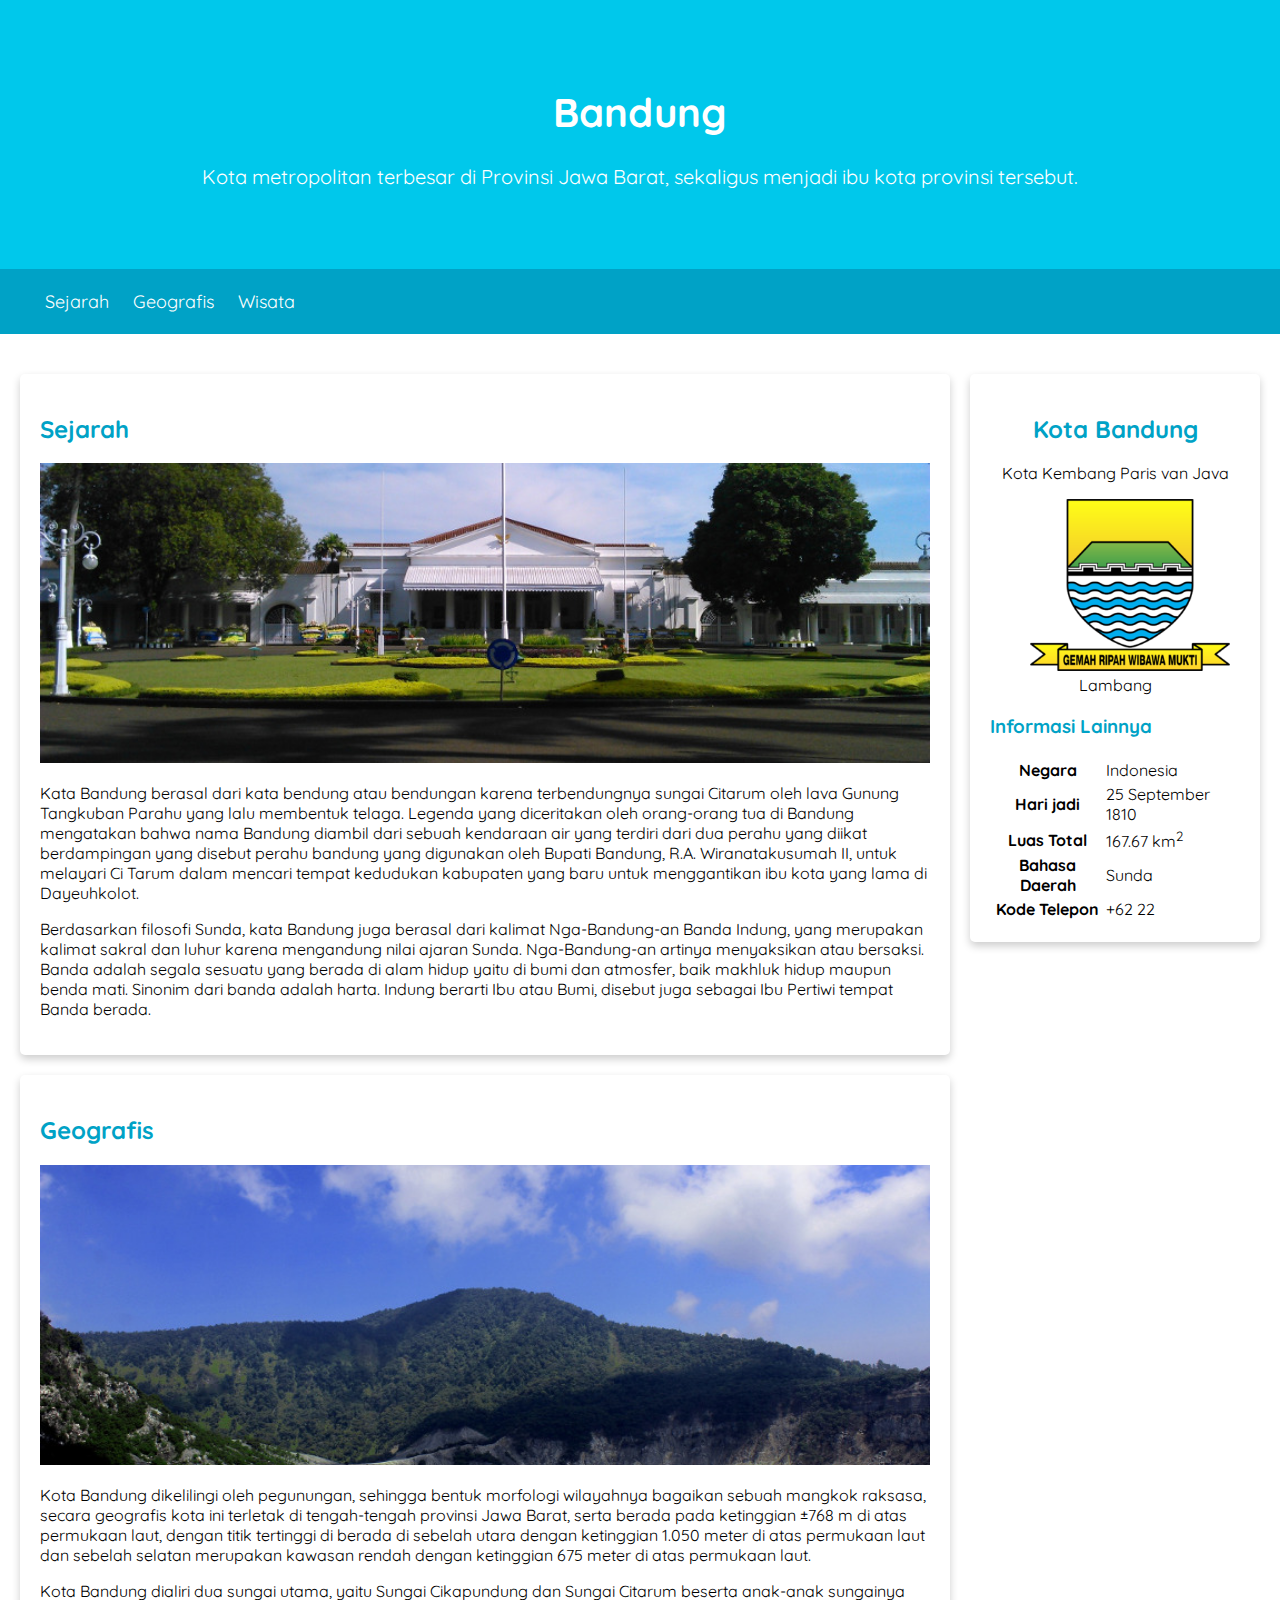
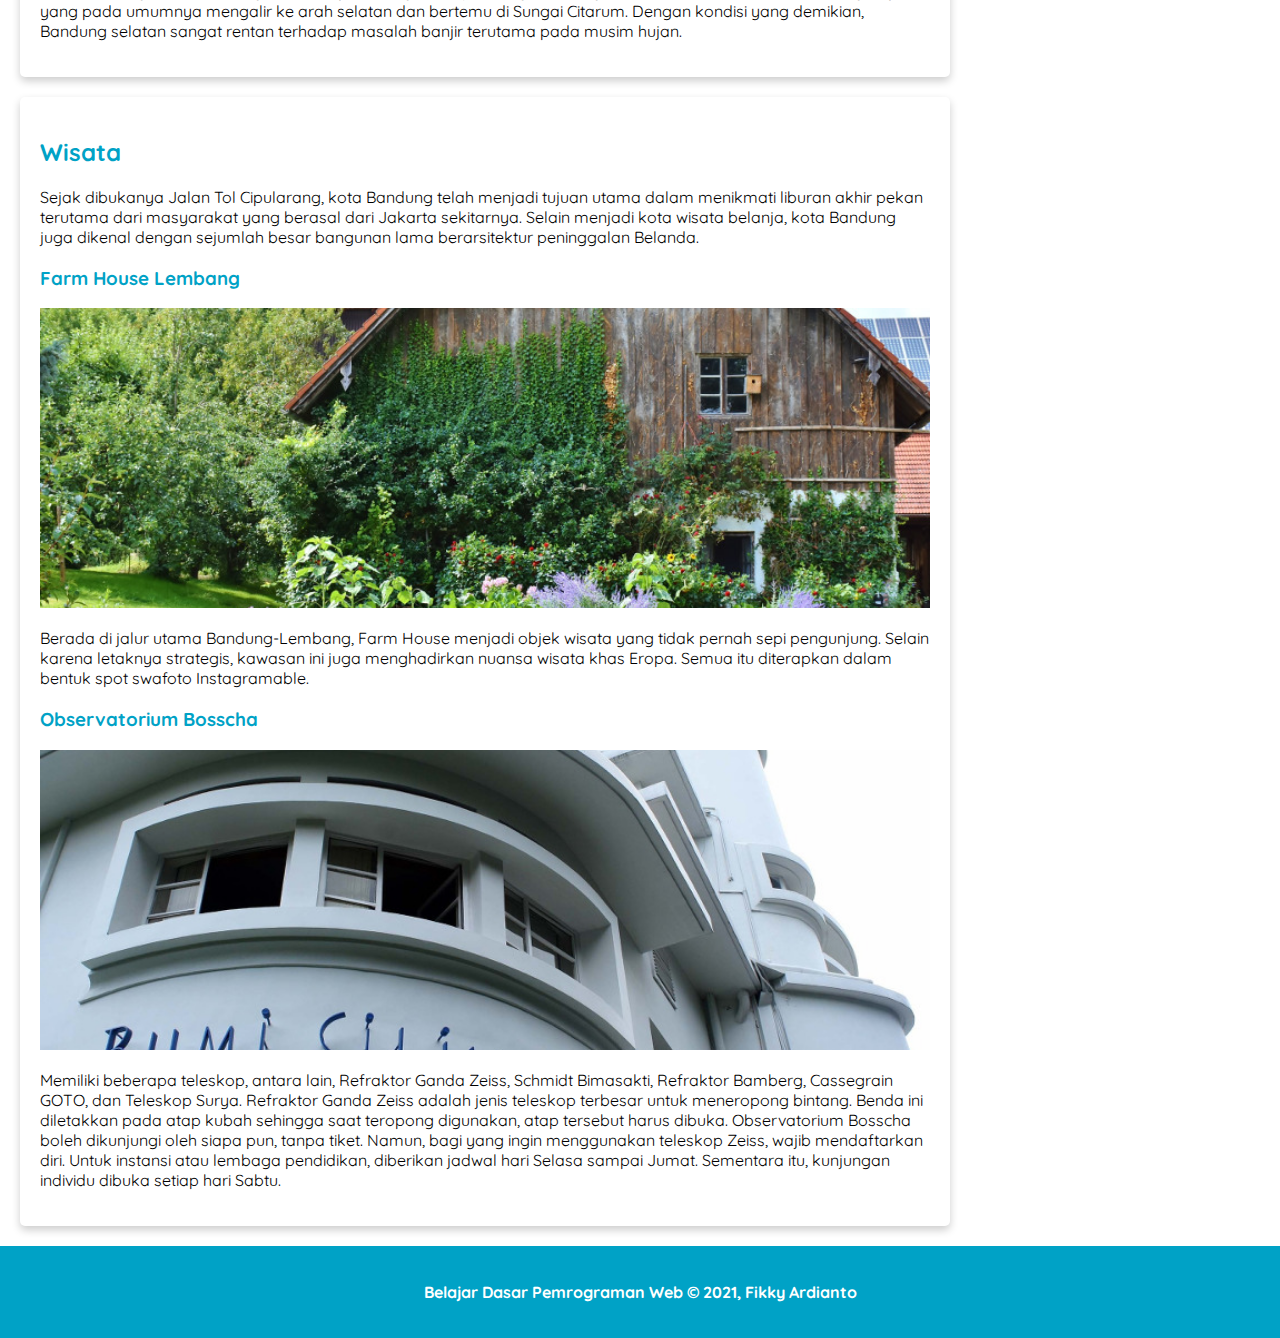
==== commit 34f5d16f: "set layout" ====
--- a/index.html
+++ b/index.html
@@ -26,7 +26,7 @@
 </header>
 
 <main>
-    <div>
+    <div class="content">
         <article id="sejarah" class="card">
             <h2>Sejarah</h2>
             <img src="assets/image/history.jpg" class="featured-image" alt="Sejarah" title="Sejarah">
--- a/assets/styles/style.css
+++ b/assets/styles/style.css
@@ -1,7 +1,17 @@
 @import url('https://fonts.googleapis.com/css?family=Quicksand:400,700&display=swap');
 
+* {
+    box-sizing: border-box;
+}
 body {
     font-family: 'Quicksand', sans-serif;
+    margin: 0;
+    padding: 0;
+}
+
+main {
+    padding: 20px;
+    overflow: auto;
 }
 
 h2, h3 {
@@ -60,6 +70,17 @@
     width: 200px;
 }
 
+.content {
+    float: left;
+    width: 75%;
+}
+
+aside {
+    float: right;
+    width: 25%;
+    padding-left: 20px;
+}
+
 footer {
     padding: 20px;
     color: white;
